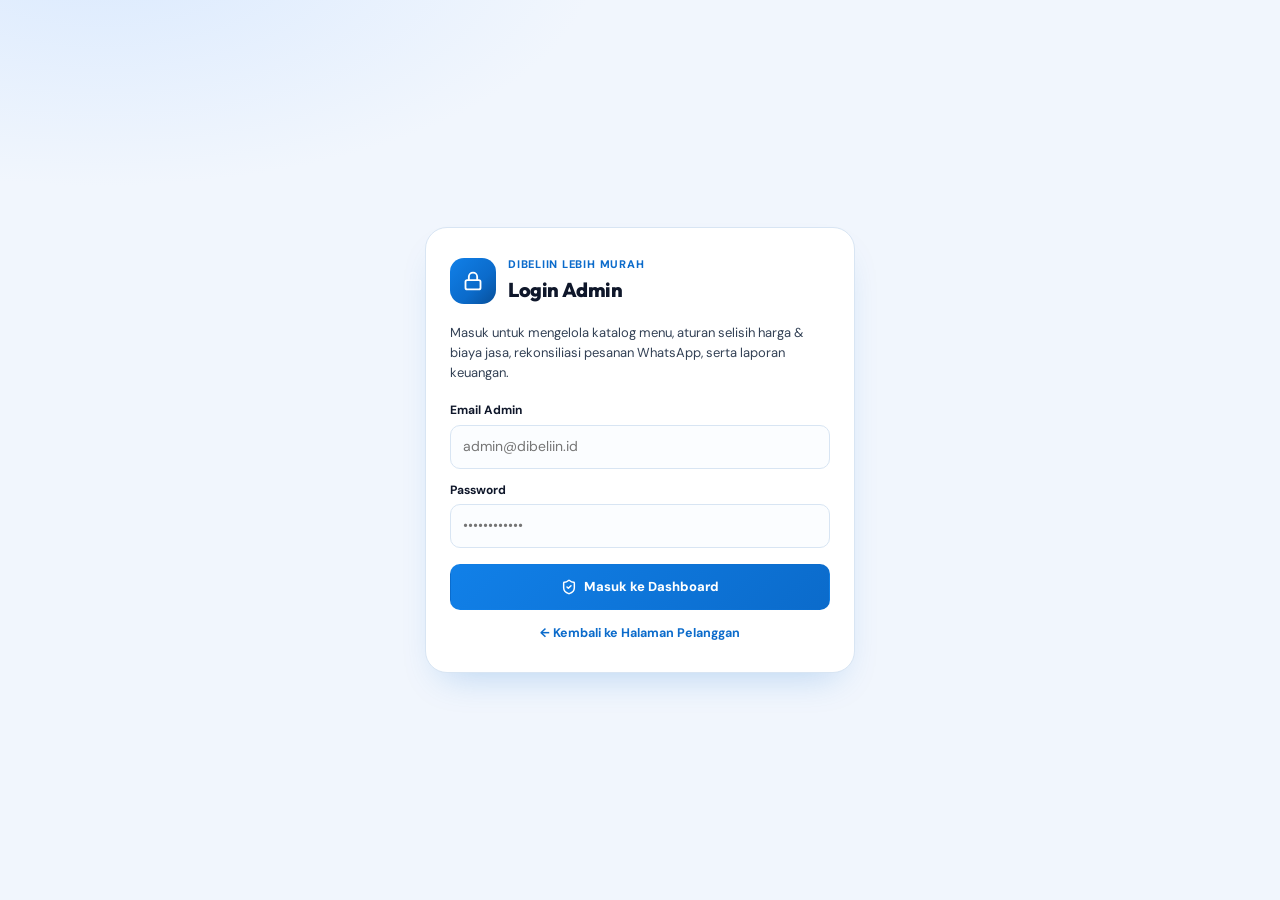
==== admin.html @ 0ca6fc46 "feat(brand-pwa): add JasDor logos, motion intro video & PWA install shortcut" ====
<!DOCTYPE html>
<html lang="id">
<head>
  <meta charset="UTF-8" />
  <meta name="viewport" content="width=device-width, initial-scale=1, viewport-fit=cover" />
  <title>Admin &amp; Laporan Keuangan — Jasdor</title>
  <meta name="description" content="Dashboard Admin: Laporan Keuangan, Perhitungan Laba Reseller & Biaya Jasa Bertingkat, Menu, dan Outlet Multi-Kota." />
  <meta name="theme-color" content="#0F172A" />
  <meta name="color-scheme" content="light" />

  <link rel="icon" type="image/png" sizes="64x64" href="src/assets/app-icon-64.png" />
  <link rel="preconnect" href="https://fonts.googleapis.com" />
  <link rel="preconnect" href="https://fonts.gstatic.com" crossorigin />
  <link href="https://fonts.googleapis.com/css2?family=DM+Sans:ital,opsz,wght@0,9..40,400..700;1,9..40,400..700&family=JetBrains+Mono:wght@500;600;700;800&family=Outfit:wght@500;600;700;800&display=swap" rel="stylesheet" />

  <link rel="stylesheet" href="src/css/admin.css" />
</head>
<body>
  <div id="admin-root" class="admin-root"></div>
  <div id="admin-modal-root"></div>
  <div id="admin-toast-root" class="admin-toast-root" aria-live="polite" aria-atomic="true"></div>

  <!-- Data & Core (Modular per Brand) -->
  <script src="src/data/config.js"></script>
  <script src="src/data/brands/tomoro.js"></script>
  <script src="src/data/brands/fore.js"></script>
  <script src="src/data/brands/kenangan.js"></script>
  <script src="src/data/brands/janji-jiwa.js"></script>
  <script src="src/data/brands.js"></script>
  <script src="src/data/outlets.js"></script>
  <script src="src/js/icons.js"></script>
  <script src="src/js/utils.js"></script>
  <script src="src/js/image-compressor.js"></script>
  <script src="src/js/supabase-client.js"></script>
  <script src="src/js/admin.js"></script>
</body>
</html>
---- src/css/admin.css ----
/* ============================================================
   DIBELIIN LEBIH MURAH — ADMIN & FINANCIAL CONSOLE CSS
   UI/UX Pro Max: Clean Navy + Ice Blue • Tabular Mono Metrics
   ============================================================ */
:root {
  --bg: #f1f6fd;
  --surface: #ffffff;
  --surface-soft: #eaf2fb;
  --surface-mute: #f8fbff;
  --navy: #0f172a;
  --navy-soft: #1e293b;
  --primary: #0b6bcb;
  --primary-strong: #084f99;
  --primary-soft: #e3f0ff;
  --primary-line: #c7dffb;
  --ink: #0f172a;
  --body: #334155;
  --muted: #64748b;
  --border: #d8e5f3;
  --border-strong: #bfd4ec;
  --success: #047857;
  --success-soft: #ecfdf5;
  --warning: #b45309;
  --warning-soft: #fffbeb;
  --danger: #dc2626;
  --danger-soft: #fef2f2;
  --wa: #16a34a;
  --font-heading: "Outfit", ui-sans-serif, system-ui, -apple-system, sans-serif;
  --font-sans: "DM Sans", ui-sans-serif, system-ui, -apple-system, sans-serif;
  --font-mono: "JetBrains Mono", ui-monospace, SFMono-Regular, Menlo, Consolas, monospace;
  --r-sm: 10px;
  --r-md: 14px;
  --r-lg: 18px;
  --r-xl: 22px;
  --shadow-xs: 0 1px 3px rgba(15, 23, 42, 0.06);
  --shadow-sm: 0 6px 18px -6px rgba(15, 23, 42, 0.1);
  --shadow-md: 0 18px 38px -18px rgba(11, 107, 203, 0.28);
}

*,
*::before,
*::after {
  box-sizing: border-box;
}

body {
  margin: 0;
  min-height: 100vh;
  background:
    radial-gradient(900px 420px at 8% -5%, #dbeafe 0%, transparent 55%),
    var(--bg);
  color: var(--ink);
  font-family: var(--font-sans);
  font-size: 14.5px;
  line-height: 1.55;
  -webkit-font-smoothing: antialiased;
}

button,
input,
select,
textarea {
  font: inherit;
  color: inherit;
}

button {
  cursor: pointer;
}

h1, h2, h3, h4, p {
  margin: 0;
}

h1, h2, h3, .auth-title, .panel-title {
  font-family: var(--font-heading);
}

a {
  color: var(--primary);
  text-decoration: none;
}

.mono {
  font-family: var(--font-mono);
  font-variant-numeric: tabular-nums;
}

.is-hidden {
  display: none !important;
}

/* Utilities for Lucide SVG sizes */
.w-3 { width: 0.75rem; } .h-3 { height: 0.75rem; }
.w-3\.5 { width: 0.875rem; } .h-3\.5 { height: 0.875rem; }
.w-4 { width: 1rem; } .h-4 { height: 1rem; }
.w-5 { width: 1.25rem; } .h-5 { height: 1.25rem; }
.w-6 { width: 1.5rem; } .h-6 { height: 1.5rem; }
.w-7 { width: 1.75rem; } .h-7 { height: 1.75rem; }

/* ------------------------------------------------------------
   AUTH LOGIN SCREEN
   ------------------------------------------------------------ */
.auth-wrap {
  min-height: 100vh;
  display: grid;
  place-items: center;
  padding: 20px;
}

.auth-card {
  width: 100%;
  max-width: 430px;
  padding: 28px 24px;
  border-radius: var(--r-xl);
  border: 1px solid var(--border);
  background: var(--surface);
  box-shadow: var(--shadow-md);
}

.auth-brand {
  display: flex;
  align-items: center;
  gap: 12px;
  margin-bottom: 18px;
}

.auth-logo {
  display: grid;
  place-items: center;
  width: 46px;
  height: 46px;
  border-radius: 14px;
  background: linear-gradient(135deg, #1180e8, #0b6bcb 60%, #084f99);
  color: #fff;
}

.auth-eyebrow {
  font-size: 11px;
  font-weight: 800;
  letter-spacing: 0.07em;
  text-transform: uppercase;
  color: var(--primary);
}

.auth-title {
  font-size: 20px;
  font-weight: 800;
  letter-spacing: -0.02em;
}

.auth-sub {
  font-size: 13px;
  color: var(--body);
  margin-bottom: 18px;
}

/* ------------------------------------------------------------
   TOPBAR & NAVIGATION
   ------------------------------------------------------------ */
.admin-shell {
  max-width: 1280px;
  margin: 0 auto;
  padding: 0 16px 48px;
}

.admin-header {
  position: sticky;
  top: 0;
  z-index: 30;
  display: flex;
  flex-wrap: wrap;
  align-items: center;
  justify-content: space-between;
  gap: 12px;
  padding: 14px 18px;
  margin: 0 -16px 16px;
  background: rgba(255, 255, 255, 0.92);
  -webkit-backdrop-filter: blur(16px);
  backdrop-filter: blur(16px);
  border-bottom: 1px solid var(--border);
}

@media (min-width: 768px) {
  .admin-header {
    margin: 14px 0 18px;
    border: 1px solid var(--border);
    border-radius: var(--r-lg);
    box-shadow: var(--shadow-xs);
  }
}

.admin-header-left {
  display: flex;
  align-items: center;
  gap: 12px;
}

.admin-header-right {
  display: flex;
  align-items: center;
  gap: 8px;
  flex-wrap: wrap;
}

.admin-tabs {
  display: flex;
  gap: 8px;
  overflow-x: auto;
  padding-bottom: 4px;
  margin-bottom: 20px;
  scrollbar-width: none;
}

.admin-tabs::-webkit-scrollbar {
  display: none;
}

.admin-tab {
  display: inline-flex;
  align-items: center;
  gap: 7px;
  min-height: 44px;
  padding: 0 15px;
  border: 1px solid var(--border);
  border-radius: 12px;
  background: var(--surface);
  color: var(--body);
  font-size: 13px;
  font-weight: 700;
  white-space: nowrap;
  box-shadow: var(--shadow-xs);
  transition: all 0.18s ease;
}

.admin-tab.is-active {
  border-color: var(--primary);
  background: var(--primary);
  color: #fff;
  box-shadow: 0 10px 20px -12px rgba(11, 107, 203, 0.85);
}

/* ------------------------------------------------------------
   CARDS, KPI GRID & FILTERS
   ------------------------------------------------------------ */
.panel-card {
  padding: 18px;
  margin-bottom: 16px;
  border: 1px solid var(--border);
  border-radius: var(--r-lg);
  background: var(--surface);
  box-shadow: var(--shadow-xs);
}

.panel-head {
  display: flex;
  flex-wrap: wrap;
  align-items: flex-end;
  justify-content: space-between;
  gap: 12px;
  margin-bottom: 16px;
}

.panel-eyebrow {
  font-size: 11px;
  font-weight: 800;
  letter-spacing: 0.07em;
  text-transform: uppercase;
  color: var(--primary);
}

.panel-title {
  font-size: 18px;
  font-weight: 800;
  letter-spacing: -0.02em;
  color: var(--ink);
}

.panel-sub {
  font-size: 12.5px;
  color: var(--muted);
  margin-top: 2px;
}

.toolbar-row {
  display: flex;
  flex-wrap: wrap;
  align-items: center;
  gap: 10px;
}

.kpi-grid {
  display: grid;
  grid-template-columns: repeat(auto-fit, minmax(210px, 1fr));
  gap: 12px;
  margin-bottom: 18px;
}

.kpi-card {
  position: relative;
  display: flex;
  flex-direction: column;
  gap: 6px;
  padding: 16px;
  border: 1px solid var(--border);
  border-radius: var(--r-md);
  background: var(--surface);
  box-shadow: var(--shadow-xs);
}

.kpi-card.is-highlight {
  border-color: #86efac;
  background: linear-gradient(145deg, #ffffff 30%, #ecfdf5 100%);
}

.kpi-card.is-primary {
  border-color: var(--primary-line);
  background: linear-gradient(145deg, #ffffff 30%, #e3f0ff 100%);
}

.kpi-top {
  display: flex;
  align-items: center;
  justify-content: space-between;
  gap: 8px;
}

.kpi-label {
  font-size: 12px;
  font-weight: 700;
  color: var(--body);
}

.kpi-icon {
  display: grid;
  place-items: center;
  width: 34px;
  height: 34px;
  border-radius: 10px;
  background: var(--primary-soft);
  color: var(--primary);
}

.kpi-card.is-highlight .kpi-icon {
  background: #dcfce7;
  color: var(--success);
}

.kpi-value {
  font-family: var(--font-mono);
  font-size: 21px;
  font-weight: 800;
  letter-spacing: -0.03em;
  color: var(--ink);
  font-variant-numeric: tabular-nums;
}

.kpi-card.is-highlight .kpi-value {
  color: var(--success);
}

.kpi-sub {
  font-size: 11.5px;
  color: var(--muted);
}

/* ------------------------------------------------------------
   ANALYTICS CHARTS (BAR + ACCESSIBLE TABLE)
   ------------------------------------------------------------ */
.analytics-grid {
  display: grid;
  grid-template-columns: 1fr;
  gap: 16px;
  margin-bottom: 16px;
}

@media (min-width: 960px) {
  .analytics-grid {
    grid-template-columns: 1fr 1fr;
  }
}

.bar-list {
  display: grid;
  gap: 11px;
}

.bar-item {
  display: flex;
  flex-direction: column;
  gap: 5px;
  padding: 10px 12px;
  border: 1px solid var(--border);
  border-radius: var(--r-sm);
  background: var(--surface-mute);
}

.bar-item-head {
  display: flex;
  align-items: baseline;
  justify-content: space-between;
  gap: 10px;
}

.bar-rank {
  display: inline-grid;
  place-items: center;
  width: 22px;
  height: 22px;
  margin-right: 6px;
  border-radius: 6px;
  background: var(--primary);
  color: #fff;
  font-family: var(--font-mono);
  font-size: 11px;
  font-weight: 800;
}

.bar-title {
  font-size: 13.5px;
  font-weight: 800;
  color: var(--ink);
}

.bar-sub {
  font-size: 11.5px;
  color: var(--muted);
}

.bar-metric {
  font-family: var(--font-mono);
  font-size: 12.5px;
  font-weight: 800;
  color: var(--primary-strong);
  white-space: nowrap;
}

.bar-track {
  width: 100%;
  height: 8px;
  border-radius: 999px;
  background: #dbe7f5;
  overflow: hidden;
}

.bar-fill {
  height: 100%;
  border-radius: 999px;
  background: linear-gradient(90deg, #1180e8, #0b6bcb);
}

.bar-fill.is-emerald {
  background: linear-gradient(90deg, #10b981, #047857);
}

.bar-foot {
  display: flex;
  justify-content: space-between;
  font-size: 11.5px;
  color: var(--body);
}

/* ------------------------------------------------------------
   TABLES & DATA LISTS
   ------------------------------------------------------------ */
.table-wrap {
  width: 100%;
  overflow-x: auto;
  border: 1px solid var(--border);
  border-radius: var(--r-md);
}

.data-table {
  width: 100%;
  border-collapse: collapse;
  text-align: left;
  font-size: 13px;
}

.data-table th {
  padding: 11px 13px;
  background: var(--surface-soft);
  color: var(--ink);
  font-size: 11.5px;
  font-weight: 800;
  text-transform: uppercase;
  letter-spacing: 0.04em;
  border-bottom: 1px solid var(--border);
  white-space: nowrap;
}

.data-table td {
  padding: 12px 13px;
  border-bottom: 1px solid var(--border);
  vertical-align: middle;
}

.data-table tr:last-child td {
  border-bottom: 0;
}

.data-table tr:hover td {
  background: var(--surface-mute);
}

/* Status pills */
.status-badge {
  display: inline-flex;
  align-items: center;
  gap: 5px;
  padding: 4px 10px;
  border-radius: 999px;
  font-size: 11.5px;
  font-weight: 800;
  white-space: nowrap;
}

.status-badge.pending_wa {
  background: var(--warning-soft);
  color: var(--warning);
}

.status-badge.processing {
  background: #e0f2fe;
  color: #0369a1;
}

.status-badge.completed {
  background: var(--success-soft);
  color: var(--success);
}

.status-badge.cancelled {
  background: var(--danger-soft);
  color: var(--danger);
}

/* ------------------------------------------------------------
   FORMS, INPUTS & BUTTONS
   ------------------------------------------------------------ */
.form-grid {
  display: grid;
  grid-template-columns: repeat(auto-fit, minmax(210px, 1fr));
  gap: 12px;
}

.field {
  display: flex;
  flex-direction: column;
  gap: 5px;
}

.field-label {
  font-size: 12px;
  font-weight: 700;
  color: var(--ink);
}

.field-hint {
  font-size: 11px;
  color: var(--muted);
}

.input,
.select,
.textarea {
  width: 100%;
  min-height: 44px;
  padding: 9px 12px;
  border: 1px solid var(--border);
  border-radius: var(--r-sm);
  background: #fbfdff;
  color: var(--ink);
  font-size: 14px;
  transition: border-color 0.18s ease, box-shadow 0.18s ease;
}

.input:focus,
.select:focus,
.textarea:focus {
  outline: 0;
  border-color: var(--primary);
  background: #fff;
  box-shadow: 0 0 0 3px rgba(11, 107, 203, 0.12);
}

.textarea {
  min-height: 76px;
  resize: vertical;
}

.btn {
  display: inline-flex;
  align-items: center;
  justify-content: center;
  gap: 7px;
  min-height: 42px;
  padding: 0 15px;
  border: 1px solid transparent;
  border-radius: var(--r-sm);
  font-size: 13px;
  font-weight: 800;
  white-space: nowrap;
  transition: transform 0.15s ease, filter 0.18s ease;
}

.btn:active {
  transform: scale(0.97);
}

.btn-primary {
  background: linear-gradient(135deg, #1180e8, #0b6bcb);
  color: #fff;
}

.btn-success {
  background: linear-gradient(135deg, #16a34a, #047857);
  color: #fff;
}

.btn-soft {
  border-color: var(--primary-line);
  background: var(--primary-soft);
  color: var(--primary-strong);
}

.btn-outline {
  border-color: var(--border);
  background: #fff;
  color: var(--body);
}

.btn-danger {
  border-color: #fecaca;
  background: var(--danger-soft);
  color: var(--danger);
}

.btn-xs {
  min-height: 34px;
  padding: 0 10px;
  font-size: 12px;
  border-radius: 8px;
}

/* Modal */
.admin-modal-overlay {
  position: fixed;
  inset: 0;
  z-index: 90;
  display: flex;
  align-items: center;
  justify-content: center;
  padding: 16px;
  background: rgba(15, 23, 42, 0.55);
  -webkit-backdrop-filter: blur(5px);
  backdrop-filter: blur(5px);
}

.admin-modal {
  width: 100%;
  max-width: 580px;
  max-height: 90vh;
  overflow-y: auto;
  padding: 22px;
  border-radius: var(--r-xl);
  background: var(--surface);
  box-shadow: var(--shadow-md);
}

.admin-modal-head {
  display: flex;
  align-items: center;
  justify-content: space-between;
  gap: 10px;
  margin-bottom: 16px;
  padding-bottom: 12px;
  border-bottom: 1px solid var(--border);
}

.admin-modal-foot {
  display: flex;
  justify-content: flex-end;
  gap: 8px;
  margin-top: 18px;
  padding-top: 14px;
  border-top: 1px solid var(--border);
}

/* Toast */
.admin-toast-root {
  position: fixed;
  right: 18px;
  bottom: 18px;
  z-index: 110;
  max-width: 380px;
}

.admin-toast {
  display: flex;
  align-items: center;
  gap: 8px;
  padding: 12px 16px;
  border-radius: 12px;
  background: var(--navy);
  color: #fff;
  font-size: 13px;
  font-weight: 600;
  box-shadow: var(--shadow-md);
}

.admin-toast.is-error {
  background: #991b1b;
}

/* Image compression feedback & live profit preview */
.upload-preview-row {
  display: flex;
  align-items: center;
  gap: 10px;
  margin-top: 8px;
  padding: 8px 10px;
  border-radius: 10px;
  border: 1px dashed var(--border-strong);
  background: var(--surface-mute);
}

.upload-preview-thumb {
  width: 44px;
  height: 44px;
  border-radius: 9px;
  object-fit: cover;
  border: 1px solid var(--border);
  background: #fff;
}

.compress-badge {
  display: inline-flex;
  align-items: center;
  gap: 5px;
  padding: 3px 8px;
  border-radius: 999px;
  background: var(--success-soft);
  color: var(--success);
  font-family: var(--font-mono);
  font-size: 11px;
  font-weight: 700;
}

.profit-preview-box {
  grid-column: 1 / -1;
  display: grid;
  grid-template-columns: repeat(auto-fit, minmax(120px, 1fr));
  gap: 8px;
  padding: 12px;
  border-radius: 12px;
  border: 1px solid var(--primary-line);
  background: linear-gradient(145deg, #f8fbff, #eaf2fb);
}

.profit-preview-item small {
  display: block;
  font-size: 11px;
  color: var(--muted);
}

.profit-preview-item strong {
  font-family: var(--font-mono);
  font-size: 13.5px;
  font-weight: 800;
  color: var(--ink);
}
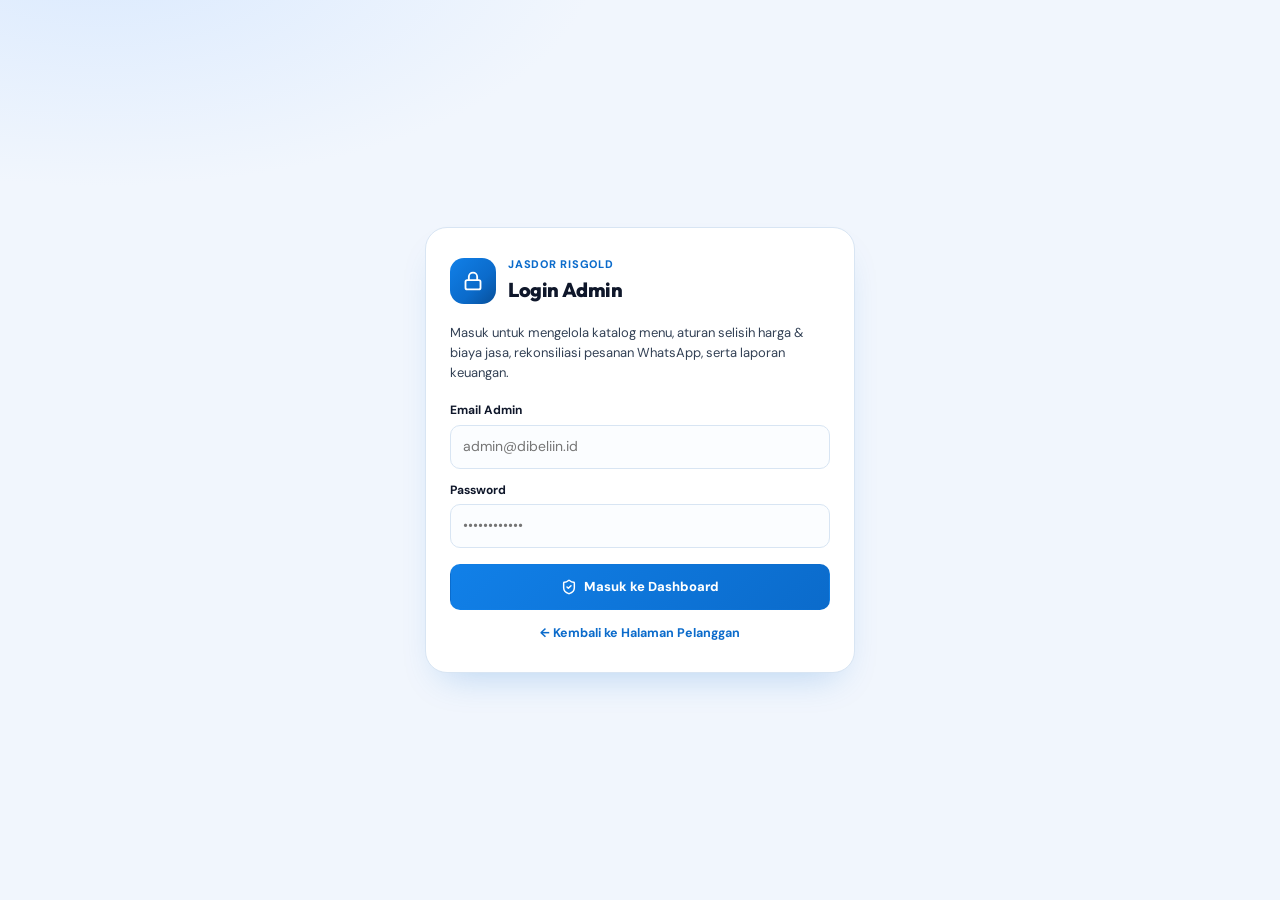
==== commit 5df846c4: "feat: add digital JPG receipt, JasDor WA invoice, 1-tap admin partner share, and verified /review te" ====
--- a/admin.html
+++ b/admin.html
@@ -3,12 +3,14 @@
 <head>
   <meta charset="UTF-8" />
   <meta name="viewport" content="width=device-width, initial-scale=1, viewport-fit=cover" />
-  <title>Admin &amp; Laporan Keuangan — Jasdor</title>
-  <meta name="description" content="Dashboard Admin: Laporan Keuangan, Perhitungan Laba Reseller & Biaya Jasa Bertingkat, Menu, dan Outlet Multi-Kota." />
+  <title>Admin &amp; Laporan Keuangan — JasDor RisGold</title>
+  <meta name="description" content="Dashboard Admin: Laporan Keuangan, Perhitungan Laba Reseller &amp; Biaya Jasa Bertingkat, Menu, dan Outlet Multi-Kota." />
+  <meta name="robots" content="noindex, nofollow" />
   <meta name="theme-color" content="#0F172A" />
   <meta name="color-scheme" content="light" />
 
-  <link rel="icon" type="image/png" sizes="64x64" href="src/assets/app-icon-64.png" />
+  <link rel="icon" href="/favicon.ico" sizes="any" />
+  <link rel="icon" type="image/png" sizes="48x48" href="/src/assets/favicon-48.png" />
   <link rel="preconnect" href="https://fonts.googleapis.com" />
   <link rel="preconnect" href="https://fonts.gstatic.com" crossorigin />
   <link href="https://fonts.googleapis.com/css2?family=DM+Sans:ital,opsz,wght@0,9..40,400..700;1,9..40,400..700&family=JetBrains+Mono:wght@500;600;700;800&family=Outfit:wght@500;600;700;800&display=swap" rel="stylesheet" />
@@ -21,17 +23,18 @@
   <div id="admin-toast-root" class="admin-toast-root" aria-live="polite" aria-atomic="true"></div>
 
   <!-- Data & Core (Modular per Brand) -->
-  <script src="src/data/config.js"></script>
+  <script src="src/data/config.js?v=6.8"></script>
   <script src="src/data/brands/tomoro.js"></script>
   <script src="src/data/brands/fore.js"></script>
   <script src="src/data/brands/kenangan.js"></script>
   <script src="src/data/brands/janji-jiwa.js"></script>
   <script src="src/data/brands.js"></script>
   <script src="src/data/outlets.js"></script>
-  <script src="src/js/icons.js"></script>
-  <script src="src/js/utils.js"></script>
+  <script src="src/js/icons.js?v=6.7"></script>
+  <script src="src/js/utils.js?v=6.7"></script>
   <script src="src/js/image-compressor.js"></script>
-  <script src="src/js/supabase-client.js"></script>
-  <script src="src/js/admin.js"></script>
+  <script src="src/js/whatsapp.js?v=6.8"></script>
+  <script src="src/js/supabase-client.js?v=6.8"></script>
+  <script src="src/js/admin.js?v=6.8"></script>
 </body>
 </html>
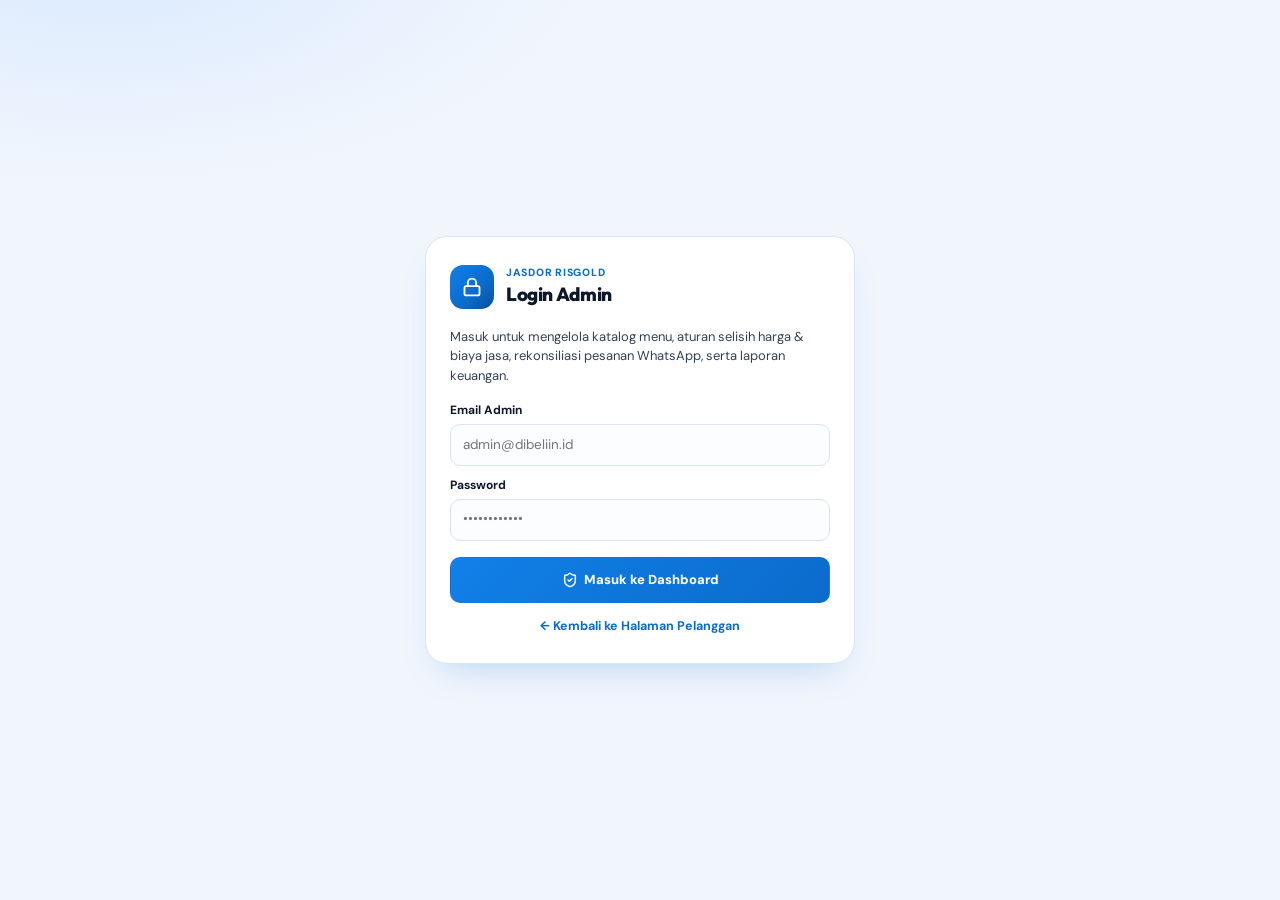
==== commit 51b927f0: "feat(admin): symmetrical 3x2 KPIs, zero-clipping tables, mobile order cards, 2-col settings & full A" ====
--- a/admin.html
+++ b/admin.html
@@ -3,7 +3,7 @@
 <head>
   <meta charset="UTF-8" />
   <meta name="viewport" content="width=device-width, initial-scale=1, viewport-fit=cover" />
-  <title>Admin &amp; Laporan Keuangan — JasDor RisGold</title>
+  <title>Admin &amp; Laporan Keuangan - JasDor RisGold</title>
   <meta name="description" content="Dashboard Admin: Laporan Keuangan, Perhitungan Laba Reseller &amp; Biaya Jasa Bertingkat, Menu, dan Outlet Multi-Kota." />
   <meta name="robots" content="noindex, nofollow" />
   <meta name="theme-color" content="#0F172A" />
@@ -15,7 +15,7 @@
   <link rel="preconnect" href="https://fonts.gstatic.com" crossorigin />
   <link href="https://fonts.googleapis.com/css2?family=DM+Sans:ital,opsz,wght@0,9..40,400..700;1,9..40,400..700&family=JetBrains+Mono:wght@500;600;700;800&family=Outfit:wght@500;600;700;800&display=swap" rel="stylesheet" />
 
-  <link rel="stylesheet" href="src/css/admin.css" />
+  <link rel="stylesheet" href="src/css/admin.css?v=7.3" />
 </head>
 <body>
   <div id="admin-root" class="admin-root"></div>
@@ -33,8 +33,8 @@
   <script src="src/js/icons.js?v=6.7"></script>
   <script src="src/js/utils.js?v=6.7"></script>
   <script src="src/js/image-compressor.js"></script>
-  <script src="src/js/whatsapp.js?v=6.8"></script>
-  <script src="src/js/supabase-client.js?v=6.8"></script>
-  <script src="src/js/admin.js?v=6.8"></script>
+  <script src="src/js/whatsapp.js?v=7.3"></script>
+  <script src="src/js/supabase-client.js?v=7.3"></script>
+  <script src="src/js/admin.js?v=7.3"></script>
 </body>
 </html>
--- a/src/css/admin.css
+++ b/src/css/admin.css
@@ -1,6 +1,6 @@
 /* ============================================================
-   DIBELIIN LEBIH MURAH — ADMIN & FINANCIAL CONSOLE CSS
-   UI/UX Pro Max: Clean Navy + Ice Blue • Tabular Mono Metrics
+   JASDOR RISGOLD - ADMIN & FINANCIAL CONSOLE CSS (V7.3)
+   Clean Navy + Royal Blue • Symmetrical Grids • Zero Overflow
    ============================================================ */
 :root {
   --bg: #f1f6fd;
@@ -25,6 +25,7 @@
   --danger: #dc2626;
   --danger-soft: #fef2f2;
   --wa: #16a34a;
+  --wa-deep: #15803d;
   --font-heading: "Outfit", ui-sans-serif, system-ui, -apple-system, sans-serif;
   --font-sans: "DM Sans", ui-sans-serif, system-ui, -apple-system, sans-serif;
   --font-mono: "JetBrains Mono", ui-monospace, SFMono-Regular, Menlo, Consolas, monospace;
@@ -51,8 +52,8 @@
     var(--bg);
   color: var(--ink);
   font-family: var(--font-sans);
-  font-size: 14.5px;
-  line-height: 1.55;
+  font-size: 14px;
+  line-height: 1.5;
   -webkit-font-smoothing: antialiased;
 }
 
@@ -84,6 +85,11 @@
 .mono {
   font-family: var(--font-mono);
   font-variant-numeric: tabular-nums;
+  white-space: nowrap;
+}
+
+.nowrap {
+  white-space: nowrap;
 }
 
 .is-hidden {
@@ -128,15 +134,16 @@
 .auth-logo {
   display: grid;
   place-items: center;
-  width: 46px;
-  height: 46px;
-  border-radius: 14px;
+  width: 44px;
+  height: 44px;
+  flex-shrink: 0;
+  border-radius: 13px;
   background: linear-gradient(135deg, #1180e8, #0b6bcb 60%, #084f99);
   color: #fff;
 }
 
 .auth-eyebrow {
-  font-size: 11px;
+  font-size: 10.5px;
   font-weight: 800;
   letter-spacing: 0.07em;
   text-transform: uppercase;
@@ -144,7 +151,7 @@
 }
 
 .auth-title {
-  font-size: 20px;
+  font-size: 19px;
   font-weight: 800;
   letter-spacing: -0.02em;
 }
@@ -173,9 +180,9 @@
   align-items: center;
   justify-content: space-between;
   gap: 12px;
-  padding: 14px 18px;
-  margin: 0 -16px 16px;
-  background: rgba(255, 255, 255, 0.92);
+  padding: 12px 16px;
+  margin: 0 -16px 14px;
+  background: rgba(255, 255, 255, 0.94);
   -webkit-backdrop-filter: blur(16px);
   backdrop-filter: blur(16px);
   border-bottom: 1px solid var(--border);
@@ -183,7 +190,8 @@
 
 @media (min-width: 768px) {
   .admin-header {
-    margin: 14px 0 18px;
+    margin: 14px 0 16px;
+    padding: 13px 18px;
     border: 1px solid var(--border);
     border-radius: var(--r-lg);
     box-shadow: var(--shadow-xs);
@@ -194,6 +202,7 @@
   display: flex;
   align-items: center;
   gap: 12px;
+  min-width: 0;
 }
 
 .admin-header-right {
@@ -203,13 +212,27 @@
   flex-wrap: wrap;
 }
 
+@media (max-width: 639px) {
+  .admin-header-right {
+    width: 100%;
+    display: grid;
+    grid-template-columns: 1fr 1fr;
+    gap: 7px;
+  }
+  .admin-header-right .btn {
+    width: 100%;
+    justify-content: center;
+  }
+}
+
 .admin-tabs {
   display: flex;
   gap: 8px;
   overflow-x: auto;
-  padding-bottom: 4px;
-  margin-bottom: 20px;
+  padding: 2px 2px 6px;
+  margin-bottom: 16px;
   scrollbar-width: none;
+  scroll-behavior: smooth;
 }
 
 .admin-tabs::-webkit-scrollbar {
@@ -220,8 +243,8 @@
   display: inline-flex;
   align-items: center;
   gap: 7px;
-  min-height: 44px;
-  padding: 0 15px;
+  min-height: 42px;
+  padding: 0 14px;
   border: 1px solid var(--border);
   border-radius: 12px;
   background: var(--surface);
@@ -229,8 +252,14 @@
   font-size: 13px;
   font-weight: 700;
   white-space: nowrap;
+  flex-shrink: 0;
   box-shadow: var(--shadow-xs);
-  transition: all 0.18s ease;
+  transition: background 0.16s ease, color 0.16s ease, border-color 0.16s ease;
+}
+
+.admin-tab:hover:not(.is-active) {
+  border-color: var(--primary-line);
+  background: var(--surface-mute);
 }
 
 .admin-tab.is-active {
@@ -238,6 +267,26 @@
   background: var(--primary);
   color: #fff;
   box-shadow: 0 10px 20px -12px rgba(11, 107, 203, 0.85);
+}
+
+.tab-count {
+  display: inline-flex;
+  align-items: center;
+  justify-content: center;
+  min-width: 22px;
+  height: 20px;
+  padding: 0 6px;
+  border-radius: 999px;
+  background: var(--surface-soft);
+  color: var(--primary-strong);
+  font-family: var(--font-mono);
+  font-size: 11px;
+  font-weight: 800;
+}
+
+.admin-tab.is-active .tab-count {
+  background: rgba(255, 255, 255, 0.22);
+  color: #ffffff;
 }
 
 /* ------------------------------------------------------------
@@ -252,17 +301,28 @@
   box-shadow: var(--shadow-xs);
 }
 
+@media (max-width: 639px) {
+  .panel-card {
+    padding: 14px;
+  }
+}
+
 .panel-head {
   display: flex;
   flex-wrap: wrap;
-  align-items: flex-end;
+  align-items: flex-start;
   justify-content: space-between;
   gap: 12px;
   margin-bottom: 16px;
 }
 
+.panel-head-copy {
+  flex: 1 1 320px;
+  min-width: 0;
+}
+
 .panel-eyebrow {
-  font-size: 11px;
+  font-size: 10.5px;
   font-weight: 800;
   letter-spacing: 0.07em;
   text-transform: uppercase;
@@ -274,33 +334,79 @@
   font-weight: 800;
   letter-spacing: -0.02em;
   color: var(--ink);
+  margin-top: 2px;
 }
 
 .panel-sub {
   font-size: 12.5px;
   color: var(--muted);
-  margin-top: 2px;
+  margin-top: 3px;
+  line-height: 1.5;
 }
 
 .toolbar-row {
   display: flex;
   flex-wrap: wrap;
   align-items: center;
-  gap: 10px;
-}
-
+  gap: 8px;
+}
+
+.toolbar-row .input,
+.toolbar-row .select,
+.toolbar-row .btn {
+  height: 38px;
+  min-height: 38px;
+  padding-top: 0;
+  padding-bottom: 0;
+  font-size: 13px;
+}
+
+.toolbar-row .input {
+  width: 280px;
+  max-width: 100%;
+}
+
+.toolbar-row .select {
+  width: auto;
+  min-width: 150px;
+}
+
+@media (max-width: 639px) {
+  .toolbar-row {
+    width: 100%;
+  }
+  .toolbar-row .input,
+  .toolbar-row .select,
+  .toolbar-row .btn {
+    width: 100% !important;
+    max-width: none !important;
+  }
+}
+
+/* Symmetrical 3x2 KPI Grid on Desktop, 2x3 Tablet, 1x6 Mobile */
 .kpi-grid {
   display: grid;
-  grid-template-columns: repeat(auto-fit, minmax(210px, 1fr));
+  grid-template-columns: 1fr;
   gap: 12px;
-  margin-bottom: 18px;
+}
+
+@media (min-width: 600px) {
+  .kpi-grid {
+    grid-template-columns: repeat(2, 1fr);
+  }
+}
+
+@media (min-width: 960px) {
+  .kpi-grid {
+    grid-template-columns: repeat(3, 1fr);
+  }
 }
 
 .kpi-card {
   position: relative;
   display: flex;
   flex-direction: column;
-  gap: 6px;
+  gap: 8px;
   padding: 16px;
   border: 1px solid var(--border);
   border-radius: var(--r-md);
@@ -310,25 +416,27 @@
 
 .kpi-card.is-highlight {
   border-color: #86efac;
-  background: linear-gradient(145deg, #ffffff 30%, #ecfdf5 100%);
+  background: linear-gradient(145deg, #ffffff 35%, #ecfdf5 100%);
 }
 
 .kpi-card.is-primary {
   border-color: var(--primary-line);
-  background: linear-gradient(145deg, #ffffff 30%, #e3f0ff 100%);
+  background: linear-gradient(145deg, #ffffff 35%, #e3f0ff 100%);
 }
 
 .kpi-top {
   display: flex;
   align-items: center;
   justify-content: space-between;
-  gap: 8px;
+  gap: 10px;
+  min-height: 36px;
 }
 
 .kpi-label {
-  font-size: 12px;
+  font-size: 12.5px;
   font-weight: 700;
   color: var(--body);
+  line-height: 1.3;
 }
 
 .kpi-icon {
@@ -336,6 +444,7 @@
   place-items: center;
   width: 34px;
   height: 34px;
+  flex-shrink: 0;
   border-radius: 10px;
   background: var(--primary-soft);
   color: var(--primary);
@@ -348,11 +457,12 @@
 
 .kpi-value {
   font-family: var(--font-mono);
-  font-size: 21px;
+  font-size: 22px;
   font-weight: 800;
   letter-spacing: -0.03em;
   color: var(--ink);
   font-variant-numeric: tabular-nums;
+  white-space: nowrap;
 }
 
 .kpi-card.is-highlight .kpi-value {
@@ -360,12 +470,32 @@
 }
 
 .kpi-sub {
-  font-size: 11.5px;
+  font-size: 12px;
   color: var(--muted);
+  margin-top: auto;
+}
+
+/* 4-column Symmetrical Brand Cards Grid */
+.brand-cards-grid {
+  display: grid;
+  grid-template-columns: 1fr;
+  gap: 12px;
+}
+
+@media (min-width: 600px) {
+  .brand-cards-grid {
+    grid-template-columns: repeat(2, 1fr);
+  }
+}
+
+@media (min-width: 1024px) {
+  .brand-cards-grid {
+    grid-template-columns: repeat(4, 1fr);
+  }
 }
 
 /* ------------------------------------------------------------
-   ANALYTICS CHARTS (BAR + ACCESSIBLE TABLE)
+   ANALYTICS CHARTS
    ------------------------------------------------------------ */
 .analytics-grid {
   display: grid;
@@ -382,14 +512,14 @@
 
 .bar-list {
   display: grid;
-  gap: 11px;
+  gap: 10px;
 }
 
 .bar-item {
   display: flex;
   flex-direction: column;
-  gap: 5px;
-  padding: 10px 12px;
+  gap: 6px;
+  padding: 11px 13px;
   border: 1px solid var(--border);
   border-radius: var(--r-sm);
   background: var(--surface-mute);
@@ -397,9 +527,17 @@
 
 .bar-item-head {
   display: flex;
-  align-items: baseline;
+  align-items: center;
   justify-content: space-between;
   gap: 10px;
+}
+
+.bar-item-title-wrap {
+  display: flex;
+  align-items: center;
+  gap: 6px;
+  min-width: 0;
+  flex-wrap: wrap;
 }
 
 .bar-rank {
@@ -407,7 +545,7 @@
   place-items: center;
   width: 22px;
   height: 22px;
-  margin-right: 6px;
+  flex-shrink: 0;
   border-radius: 6px;
   background: var(--primary);
   color: #fff;
@@ -429,15 +567,16 @@
 
 .bar-metric {
   font-family: var(--font-mono);
-  font-size: 12.5px;
+  font-size: 12px;
   font-weight: 800;
   color: var(--primary-strong);
   white-space: nowrap;
+  flex-shrink: 0;
 }
 
 .bar-track {
   width: 100%;
-  height: 8px;
+  height: 7px;
   border-radius: 999px;
   background: #dbe7f5;
   overflow: hidden;
@@ -455,33 +594,37 @@
 
 .bar-foot {
   display: flex;
+  flex-wrap: wrap;
+  align-items: center;
   justify-content: space-between;
+  gap: 6px 12px;
   font-size: 11.5px;
   color: var(--body);
 }
 
 /* ------------------------------------------------------------
-   TABLES & DATA LISTS
+   TABLES & DATA LISTS (ZERO HORIZONTAL CLIPPING ON DESKTOP)
    ------------------------------------------------------------ */
 .table-wrap {
   width: 100%;
   overflow-x: auto;
   border: 1px solid var(--border);
   border-radius: var(--r-md);
+  background: var(--surface);
 }
 
 .data-table {
   width: 100%;
   border-collapse: collapse;
   text-align: left;
-  font-size: 13px;
+  font-size: 12.8px;
 }
 
 .data-table th {
-  padding: 11px 13px;
+  padding: 10px 12px;
   background: var(--surface-soft);
   color: var(--ink);
-  font-size: 11.5px;
+  font-size: 11px;
   font-weight: 800;
   text-transform: uppercase;
   letter-spacing: 0.04em;
@@ -489,8 +632,18 @@
   white-space: nowrap;
 }
 
+.data-table th.th-num,
+.data-table td.td-num {
+  text-align: right;
+}
+
+.data-table th.th-center,
+.data-table td.td-center {
+  text-align: center;
+}
+
 .data-table td {
-  padding: 12px 13px;
+  padding: 11px 12px;
   border-bottom: 1px solid var(--border);
   vertical-align: middle;
 }
@@ -499,20 +652,204 @@
   border-bottom: 0;
 }
 
-.data-table tr:hover td {
+.data-table tbody tr:hover td {
   background: var(--surface-mute);
+}
+
+.cell-stack {
+  display: flex;
+  flex-direction: column;
+  gap: 2px;
+  min-width: 0;
+}
+
+.cell-primary {
+  font-weight: 800;
+  color: var(--ink);
+  line-height: 1.3;
+}
+
+.cell-sub {
+  font-size: 11.5px;
+  color: var(--muted);
+  line-height: 1.35;
+}
+
+.cell-profit {
+  font-family: var(--font-mono);
+  font-weight: 800;
+  color: var(--success);
+  white-space: nowrap;
+}
+
+.cell-strike {
+  font-family: var(--font-mono);
+  font-size: 11px;
+  color: var(--muted);
+  text-decoration: line-through;
+  white-space: nowrap;
+}
+
+.order-code-chip {
+  display: inline-block;
+  font-family: var(--font-mono);
+  font-size: 12px;
+  font-weight: 800;
+  color: var(--primary-strong);
+  white-space: nowrap;
+}
+
+.order-mode-pill {
+  display: inline-block;
+  padding: 1px 6px;
+  border-radius: 6px;
+  background: var(--surface-soft);
+  color: var(--primary-strong);
+  font-size: 10.5px;
+  font-weight: 700;
+  white-space: nowrap;
+}
+
+.order-menu-list {
+  display: flex;
+  flex-direction: column;
+  gap: 3px;
+  font-size: 12px;
+  line-height: 1.35;
+  color: var(--ink);
+}
+
+.order-actions-panel {
+  display: flex;
+  flex-direction: column;
+  gap: 5px;
+  width: 214px;
+}
+
+.order-actions-row {
+  display: grid;
+  grid-template-columns: 1fr 1fr;
+  gap: 5px;
+}
+
+.order-actions-row.cols-3 {
+  grid-template-columns: repeat(3, 1fr);
+}
+
+.order-actions-row .btn {
+  width: 100%;
+  padding: 0 6px;
+  min-height: 30px;
+  font-size: 11.5px;
+}
+
+.btn-wa-partner {
+  background: linear-gradient(135deg, #16a34a, #15803d);
+  color: #ffffff;
+  border: 0;
+  width: 100%;
+  min-height: 32px;
+  font-size: 12px;
+}
+
+.btn-wa-partner:hover {
+  filter: brightness(1.04);
+}
+
+/* Responsive Orders View: Desktop Table vs Mobile Stacked Cards */
+.orders-mobile-list {
+  display: none;
+  flex-direction: column;
+  gap: 12px;
+}
+
+@media (max-width: 899px) {
+  .orders-desktop-table {
+    display: none;
+  }
+  .orders-mobile-list {
+    display: flex;
+  }
+}
+
+.m-order-card {
+  padding: 14px;
+  border-radius: var(--r-md);
+  border: 1px solid var(--border);
+  background: var(--surface);
+  box-shadow: var(--shadow-xs);
+  display: flex;
+  flex-direction: column;
+  gap: 10px;
+}
+
+.m-order-head {
+  display: flex;
+  align-items: flex-start;
+  justify-content: space-between;
+  gap: 8px;
+  padding-bottom: 9px;
+  border-bottom: 1px dashed var(--border);
+}
+
+.m-order-grid {
+  display: grid;
+  grid-template-columns: 1fr 1fr;
+  gap: 8px;
+  padding: 9px 10px;
+  border-radius: 10px;
+  background: var(--surface-mute);
+  border: 1px solid var(--border);
+  font-size: 12px;
+}
+
+.m-order-actions {
+  display: flex;
+  flex-direction: column;
+  gap: 6px;
+  padding-top: 8px;
+  border-top: 1px dashed var(--border);
+}
+
+/* Pagination Bar */
+.pagination-bar {
+  display: flex;
+  flex-wrap: wrap;
+  align-items: center;
+  justify-content: space-between;
+  gap: 10px;
+  margin-top: 12px;
+  padding-top: 12px;
+  border-top: 1px solid var(--border);
+  font-size: 12.5px;
+  color: var(--muted);
 }
 
 /* Status pills */
 .status-badge {
   display: inline-flex;
   align-items: center;
+  justify-content: center;
   gap: 5px;
   padding: 4px 10px;
   border-radius: 999px;
   font-size: 11.5px;
   font-weight: 800;
   white-space: nowrap;
+}
+
+.status-badge.is-toggle {
+  border: 1px solid transparent;
+  cursor: pointer;
+  transition: transform 0.14s ease, box-shadow 0.14s ease;
+}
+
+.status-badge.is-toggle:hover {
+  box-shadow: 0 0 0 2px rgba(11, 107, 203, 0.2);
+}
+
+.status-badge.is-toggle:active {
+  transform: scale(0.96);
 }
 
 .status-badge.pending_wa {
@@ -540,20 +877,91 @@
    ------------------------------------------------------------ */
 .form-grid {
   display: grid;
-  grid-template-columns: repeat(auto-fit, minmax(210px, 1fr));
-  gap: 12px;
+  grid-template-columns: 1fr;
+  gap: 14px 16px;
+  align-items: end;
+}
+
+@media (min-width: 720px) {
+  .form-grid {
+    grid-template-columns: repeat(2, 1fr);
+  }
+}
+
+.form-grid-3 {
+  display: grid;
+  grid-template-columns: 1fr;
+  gap: 14px 16px;
+  align-items: end;
+}
+
+@media (min-width: 720px) {
+  .form-grid-3 {
+    grid-template-columns: repeat(2, 1fr);
+  }
+}
+
+@media (min-width: 1024px) {
+  .form-grid-3 {
+    grid-template-columns: repeat(3, 1fr);
+  }
+}
+
+.form-section-divider {
+  grid-column: 1 / -1;
+  border-top: 1px dashed var(--border-strong);
+  padding-top: 14px;
+  margin-top: 4px;
+}
+
+.toggle-card {
+  grid-column: 1 / -1;
+  display: flex;
+  align-items: center;
+  gap: 10px;
+  padding: 12px 14px;
+  border-radius: var(--r-sm);
+  border: 1px solid var(--border);
+  background: var(--surface-mute);
+  font-size: 13px;
+  font-weight: 700;
+  color: var(--ink);
+  cursor: pointer;
+}
+
+.toggle-card input[type="checkbox"] {
+  width: 18px;
+  height: 18px;
+  accent-color: var(--primary);
+  flex-shrink: 0;
+}
+
+.sync-live-pill {
+  display: inline-flex;
+  align-items: center;
+  gap: 6px;
+  padding: 5px 11px;
+  border-radius: 999px;
+  background: var(--success-soft);
+  border: 1px solid #a7f3d0;
+  color: var(--success);
+  font-size: 11.5px;
+  font-weight: 800;
+  white-space: nowrap;
 }
 
 .field {
   display: flex;
   flex-direction: column;
   gap: 5px;
+  min-width: 0;
 }
 
 .field-label {
   font-size: 12px;
   font-weight: 700;
   color: var(--ink);
+  line-height: 1.3;
 }
 
 .field-hint {
@@ -565,13 +973,13 @@
 .select,
 .textarea {
   width: 100%;
-  min-height: 44px;
+  min-height: 42px;
   padding: 9px 12px;
   border: 1px solid var(--border);
   border-radius: var(--r-sm);
   background: #fbfdff;
   color: var(--ink);
-  font-size: 14px;
+  font-size: 13.5px;
   transition: border-color 0.18s ease, box-shadow 0.18s ease;
 }
 
@@ -593,9 +1001,9 @@
   display: inline-flex;
   align-items: center;
   justify-content: center;
-  gap: 7px;
-  min-height: 42px;
-  padding: 0 15px;
+  gap: 6px;
+  min-height: 40px;
+  padding: 0 14px;
   border: 1px solid transparent;
   border-radius: var(--r-sm);
   font-size: 13px;
@@ -638,7 +1046,7 @@
 
 .btn-xs {
   min-height: 34px;
-  padding: 0 10px;
+  padding: 0 11px;
   font-size: 12px;
   border-radius: 8px;
 }
@@ -659,7 +1067,7 @@
 
 .admin-modal {
   width: 100%;
-  max-width: 580px;
+  max-width: 600px;
   max-height: 90vh;
   overflow-y: auto;
   padding: 22px;
